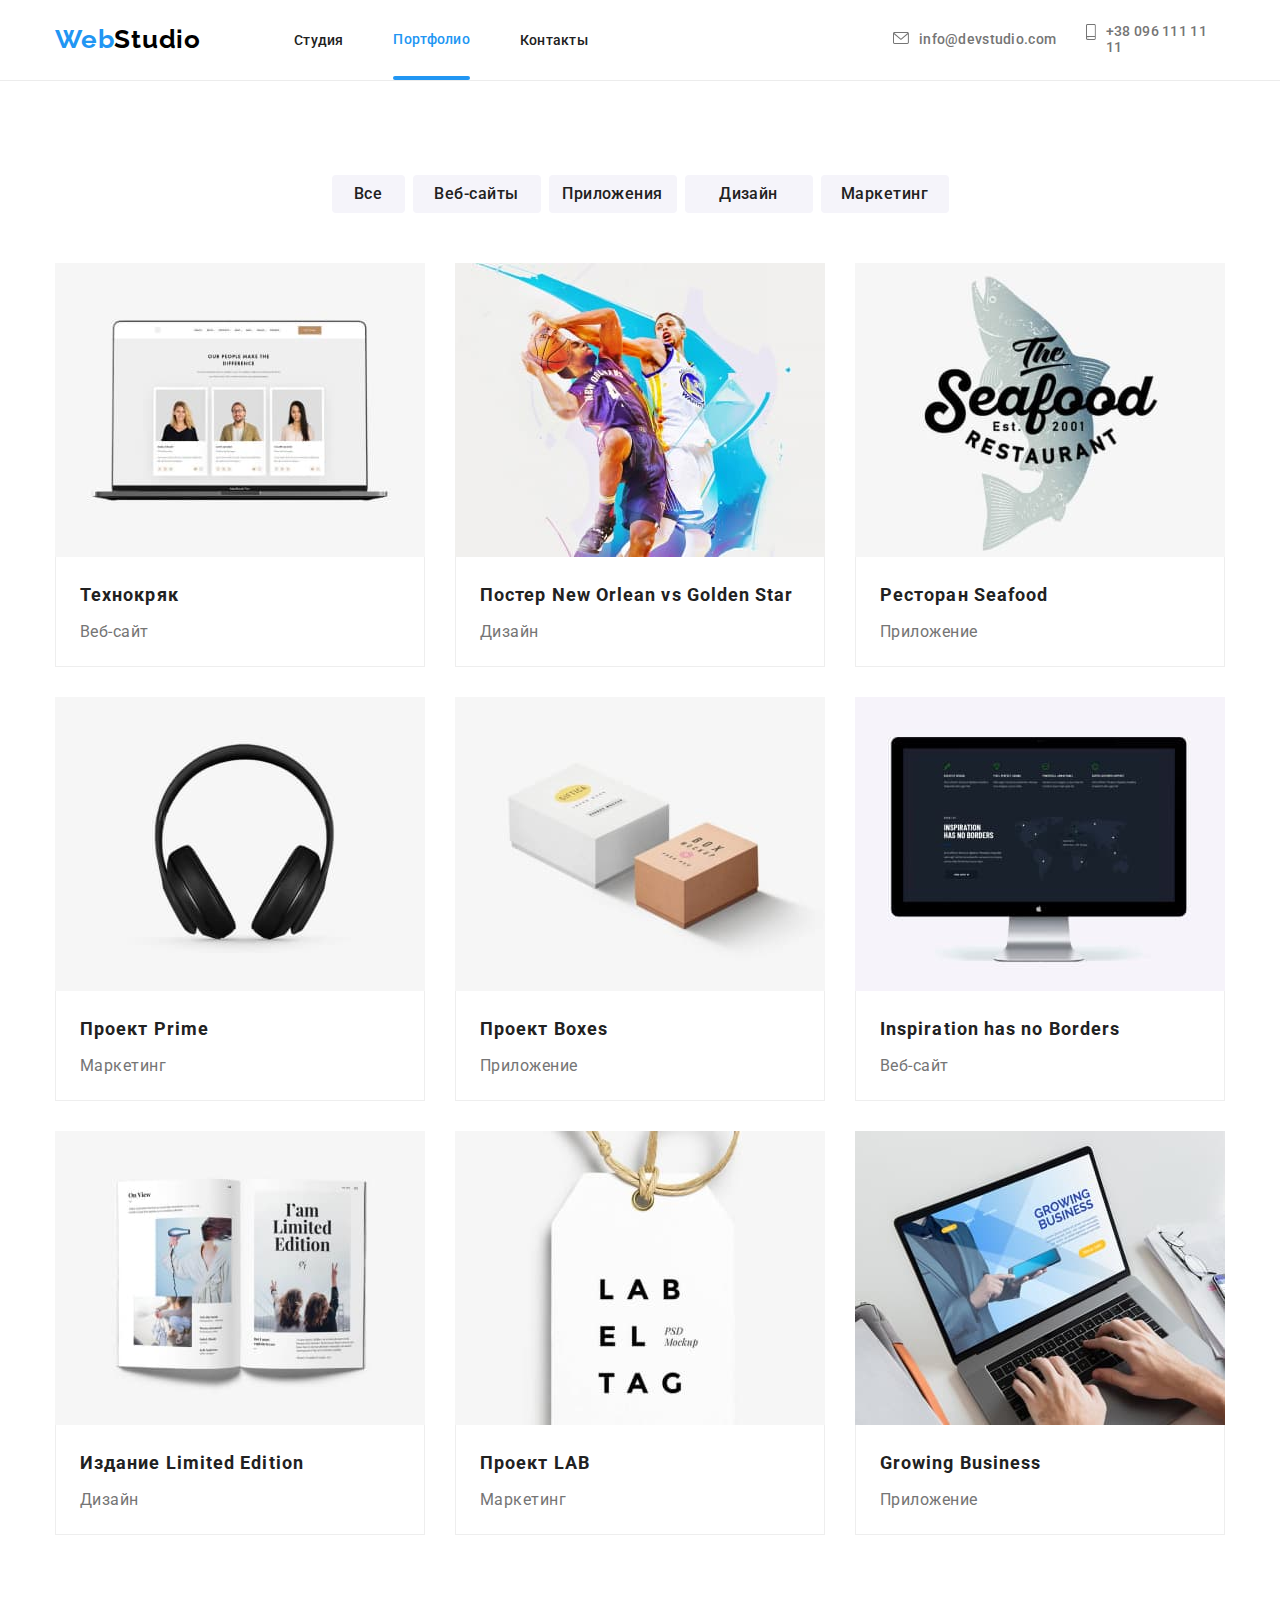
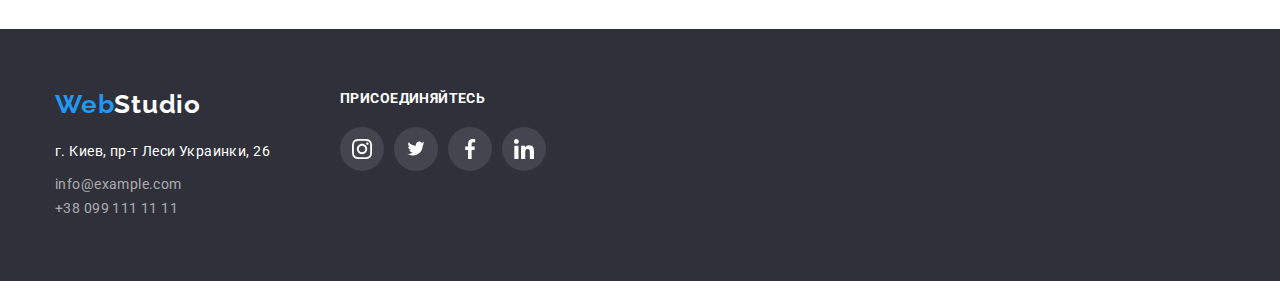
==== portfolio.html @ d033cc45 "1st" ====
<!DOCTYPE html>
<html lang="ru">

<head>
    <meta charset="UTF-8" />
    <meta name="viewport" content="width=device-width, initial-scale=1.0" />
    <title>Web Studio</title>
    <link rel="stylesheet" href="./css/modern-normalize.min.css" />
    <link href="https://fonts.googleapis.com/css2?family=Raleway:wght@700&family=Roboto:wght@400;500;700&display=swap" rel="stylesheet">
    <link rel="stylesheet" href="./css/styles.css" />
</head>

<body>
    <header>
        <div class="portfolio-header-underline">
            <div class="main-container">
                <div class="header-block">
                    <nav class="nav-container">
                        <div class="logo-top">
                            <a href="./index.html"><span class="bluetext">Web</span>Studio</a>
                        </div>
                        <ul class="menu">
                            <li><a class="nav-con-style nav-item" href="./index.html">Студия</a></li>
                            <li><a class="nav-con-style nav-item bluetext current-page" href="./portfolio.html">Портфолио</a></li>
                            <li><a class="nav-con-style nav-item" href="#contact">Контакты</a></li>
                        </ul>
                    </nav>
                    <ul class="contacts">
                        <li class="header-mail-phone">
                            <a class="nav-con-style contacts-item contacts-item-gap" href="mailto:info@devstudio.com">
                                <svg class="smartphone-envelope-icon" width="16" height="12">
                                    <use href="./img/sprite/symbol-defs.svg#icon-envelope"></use>
                                </svg> info@devstudio.com
                            </a>
                        </li>
                        <li class="header-mail-phone">
                            <a class="nav-con-style contacts-item contacts-item-gap" href="tel:+380991111111">
                                <svg class="smartphone-envelope-icon" width="10" height="16">
                                    <use href="./img/sprite/symbol-defs.svg#icon-smartphone"></use>
                                </svg> +38 096 111 11 11
                            </a>
                        </li>
                    </ul>
                </div>
            </div>
        </div>
    </header>
    <main>
        <div class="main-container">
            <div class="filter-position">
                <ul class="filter">
                    <li class="filter-item">
                        <button class="btn-style btn-style-all">Все</button>
                    </li>
                    <li class="filter-item">
                        <button class="btn-style">Веб-сайты</button>
                    </li>
                    <li class="filter-item">
                        <button class="btn-style">Приложения</button>
                    </li>
                    <li class="filter-item">
                        <button class="btn-style">Дизайн</button>
                    </li>
                    <li class="filter-item">
                        <button class="btn-style">Маркетинг</button>
                    </li>
                </ul>
            </div>

        </div>
        <div class="main-container">
            <section>
                <h2 hidden>Наши проекты</h2>
                <ul class="project-container">
                    <li class="project-card">
                        <a href="">
                            <div class="project-block">
                                <img class="project-image" title="Технокряк" src="./img/portfolio-images/технокряк.jpg" alt="Технокряк" width="370" height="294">
                                <div class="project-image-info">
                                    <p class="project-image-text">Технокряк это современная площадка распространения коронавируса. Компании используют эту платформу для цифрового шпионажа и атак на защищённые сервера конкурентов.
                                    </p>
                                </div>
                            </div>
                            <div class="under-image-text">
                                <h3 class="project-name">Технокряк</h3>
                                <p class="description">Веб-сайт</p>
                            </div>
                        </a>
                    </li>
                    <li class="project-card">
                        <a href="">
                            <div class="project-block">
                                <img class="project-image" title="Постер New Orlean vs Golden Star" src="./img/portfolio-images/постер-new-orlean-vs-golden-star.jpg" alt="Постер New Orlean vs Golden Star" width="370" height="294">
                                <div class="project-image-info">
                                    <p class="project-image-text">Если ты перейдешь по этой ссылке, мы научим тебя рубаться в баскетбол, как мужики на фотке.</p>
                                </div>
                            </div>
                            <div class="under-image-text">
                                <h3 class="project-name">Постер New Orlean vs Golden Star</h3>
                                <p class="description">Дизайн</p>
                            </div>
                        </a>
                    </li>
                    <li class="project-card">
                        <a href="">
                            <div class="project-block">
                                <img class="project-image" title="Ресторан Seafood" src="./img/portfolio-images/ресторан-seafood.jpg" alt="Ресторан Seafood" width="370" height="294">
                                <div class="project-image-info">
                                    <p class="project-image-text">Еда в этом ресторане изготовлена на 3D-принтере, программа для которого написана на языке C</p>
                                </div>
                            </div>
                            <div class="under-image-text">
                                <h3 class="project-name">Ресторан Seafood</h3>
                                <p class="description">Приложение</p>
                            </div>
                        </a>
                    </li>
                    <li class="project-card">
                        <a href="">
                            <div class="project-block">
                                <img class="project-image" title="Проект Prime" src="./img/portfolio-images/проект-prime.jpg" alt="Проект Prime" width="370" height="294">
                                <div class="project-image-info">
                                    <p class="project-image-text">Готовь свои уши к зиме! </p>
                                </div>
                            </div>
                            <div class="under-image-text">
                                <h3 class="project-name">Проект Prime</h3>
                                <p class="description">Маркетинг</p>
                            </div>
                        </a>
                    </li>
                    <li class="project-card">
                        <a href="">
                            <div class="project-block">
                                <img class="project-image" title="Проект Boxes" src="./img/portfolio-images/проект-boxes.jpg" alt="Проект Boxes" width="370" height="294">
                                <div class="project-image-info">
                                    <p class="project-image-text">Чешуцца руки набить каму-та морду? Мичтаеш вышибать масги ни хуже братьев Кличко? Хотим тебя агарчить: тебе ваще не суда. Этат проэкт не имеет ничего общева с этим интелллектуальным видом спорта!</p>
                                </div>
                            </div>
                            <div class="under-image-text">
                                <h3 class="project-name">Проект Boxes</h3>
                                <p class="description">Приложение</p>
                            </div>
                        </a>
                    </li>
                    <li class="project-card">
                        <a href="">
                            <div class="project-block">
                                <img class="project-image" title="Inspiration has no borders" src="./img/portfolio-images/inspiration-has-no-borders.jpg" alt="Inspiration has no borders" width="370" height="294">
                                <div class="project-image-info">

                                    <pre class="project-image-text">
From now on a class "inspiration" 
    in CSS has no borders! 
            
         .inspiration {
            border: none;
        }
    </pre>

                                </div>
                            </div>
                            <div class="under-image-text">
                                <h3 class="project-name" lang="en">Inspiration has no Borders</h3>
                                <p class="description">Веб-сайт</p>
                            </div>
                        </a>
                    </li>
                    <li class="project-card">
                        <a href="">
                            <div class="project-block">
                                <img class="project-image" title="Издание Limited Edition" src="./img/portfolio-images/издание-limited-edition.jpg" alt="Издание Limited Edition" width="370" height="294">
                                <div class="project-image-info">
                                    <p class="project-image-text">Если ты все еще смотришь эти всплывающие окна, значит ты хорошый ментор!</p>
                                </div>
                            </div>
                            <div class="under-image-text">
                                <h3 class="project-name">Издание Limited Edition</h3>
                                <p class="description">Дизайн</p>
                            </div>
                        </a>
                    </li>
                    <li class="project-card">
                        <a href="">
                            <div class="project-block">
                                <img class="project-image" title="Проект LAB" src="./img/portfolio-images/проект-lab.jpg" alt="Проект LAB" width="370" height="294">
                                <div class="project-image-info">
                                    <p class="project-image-text">Корпоративный сайт для фабрики по производству ЛАБутенов
                                    </p>
                                </div>
                            </div>
                            <div class="under-image-text">
                                <h3 class="project-name">Проект LAB</h3>
                                <p class="description">Маркетинг</p>
                            </div>
                        </a>
                    </li>
                    <li class="project-card">
                        <a href="">
                            <div class="project-block">
                                <img class="project-image" title="Growing Business" src="./img/portfolio-images/growing-business.jpg" alt="Growing Business" width="370" height="294">
                                <div class="project-image-info">
                                    <p class="project-image-text">Выращиваем сочный бизнес в короткие сроки!</p>
                                </div>
                            </div>
                            <div class="under-image-text">
                                <h3 class="project-name" lang="en">Growing Business</h3>
                                <p class="description">Приложение</p>
                            </div>
                        </a>
                    </li>
                </ul>
            </section>
        </div>
    </main>
    <footer class="footer">
        <div class="main-container">
            <div class="footer-wrapper">
                <div class="footer-logo-contacts">
                    <div class="logo-bottom">
                        <a href="./index.html" lang="en"><span class="bluetext">Web</span><span
                                class="whitetext">Studio</span></a>
                    </div>
                    <address class="address">
                        <p><a id="contact"></a></p>
                        <ul class="address-list">
                            <li class="address-item address-style">г. Киев, пр-т Леси Украинки, 26</li>
                            <li><a class="address-link address-style"
                                    href="mailto:info@example.com">info@example.com</a></li>
                            <li><a class="address-link address-style" href="tel:+380991111111">+38 099 111 11 11</a>
                            </li>
                        </ul>
                    </address>
                </div>
                <section class="join">
                    <p class="join-title">присоединяйтесь</p>
                    <ul class="footer-icons">
                        <li>
                            <a href="https://www.instagram.com" class="footer-icon-item">
                                <svg class="footer-icon-image" width="20" height="20" target="_blank" rel="noopener noreferer" aria-label="Instagram">
                                    <use href="./img/sprite/symbol-defs.svg#icon-instagram-2-1"></use>
                                </svg>
                            </a>
                        </li>
                        <li>
                            <a href="https://www.twitter.com" class="footer-icon-item">
                                <svg class="footer-icon-image" width="20" height="17" target="_blank" rel="noopener noreferer" aria-label="Twitter">
                                    <use href="./img/sprite/symbol-defs.svg#icon-twitter-1-1"></use>
                                </svg>
                            </a>
                        </li>
                        <li>
                            <a href="https://www.facebook.com/" class="footer-icon-item">
                                <svg class="footer-icon-image" width="20" height="20" target="_blank" rel="noopener noreferer" aria-label="Facebook">
                                    <use href="./img/sprite/symbol-defs.svg#icon-facebook-1-1"></use>
                                </svg>
                            </a>
                        </li>
                        <li>
                            <a href="https://www.linkedin.com" class="footer-icon-item">
                                <svg class="footer-icon-image" width="20" height="20" target="_blank" rel="noopener noreferer" aria-label="LinkedIn">
                                    <use href="./img/sprite/symbol-defs.svg#icon-linkedin-1-2"></use>
                                </svg>
                            </a>
                        </li>
                    </ul>
                </section>
            </div>
        </div>
    </footer>
</body>

</html>
---- css/styles.css ----
/*Палитра цветов*/

:root {
    --logo-black-color: #000;
    --primary-white-color: #ffffff;
    --background-team-color: #f5f4fa;
    --nav-and-title-color: #212121;
    --contacts-paragraph-employee-position-color: #757575;
    --blue-text-color: #2196f3;
    --background-dark-color: #2f303a;
    --background-button-color: #f5f4fa;
    --address-link-color: rgba(255, 255, 255, 0.6);
    --card-border-color: #eeeeee;
    --icon-grey-color: #afb1b8;
}

html {
    box-sizing: border-box;
}

*,
*::before,
*::after {
    box-sizing: inherit;
    margin-bottom: 0;
}

*:hover,
*:focus {
    color: var(--blue-text-color);
    transition: all 250ms cubic-bezier(0.4, 0, 0.2, 1);
}

body {
    background-color: var(--primary-white-color);
    font-family: "Roboto", sans-serif;
}

body a {
    color: var(--logo-black-color);
    text-decoration: none;
}


/* body a,
button:hover {
    transition: all 750ms cubic-bezier(0.4, 0, 0.2, 1);
} */

body a:focus,
body a:hover {
    color: var(--blue-text-color);
}

body li {
    list-style: none;
}

img {
    display: inline-block;
    max-width: 100%;
    height: auto;
}

h1,
h2,
h3,
p {
    margin-top: 0;
}

ul {
    margin: 0;
    padding: 0;
}

.main-container {
    width: 1200px;
    padding: 0 15px 0 15px;
    margin: 0 auto;
}


/*HEADER*/

.header-block {
    display: flex;
    align-items: center;
    height: 80px;
}

.nav-container {
    display: flex;
    align-items: center;
    margin-right: 305px;
}

.logo-top {
    color: var(--logo-black-color);
    font-family: "Raleway", sans-serif;
    font-weight: 700;
    font-size: 26px;
    line-height: 1.2;
    letter-spacing: 0.03em;
    margin-right: 93px;
}

.menu {
    display: flex;
    align-items: center;
    width: 294px;
    justify-content: space-between;
}

.nav-con-style {
    font-weight: 500;
    font-size: 14px;
    line-height: 1.14;
    letter-spacing: 0.02em;
}

.nav-item {
    color: var(--nav-and-title-color);
}

.current-page {
    position: relative;
    padding: 32px 0px;
    display: block;
}

.current-page::before {
    position: absolute;
    content: "";
    display: block;
    bottom: 0;
    left: 0;
    right: 0;
    width: 100%;
    height: 4px;
    background-color: var(--blue-text-color);
    border-radius: 2px;
}


/* .current-page:hover::before {
    opacity: 1;
} */

.contacts {
    display: flex;
    width: 100%;
    justify-content: space-between;
    align-items: center;
}

.contacts-item {
    color: var(--contacts-paragraph-employee-position-color);
}

.nav-item:hover {
    color: var(--blue-text-color);
}

.contacts-item:hover {
    color: var(--blue-text-color);
}

.header-mail-phone {
    display: flex;
    align-items: center;
    margin-right: 30px;
}

.smartphone-envelope-icon {
    fill: var(--contacts-paragraph-employee-position-color);
    margin-right: 10px;
}

.header-mail-phone:last-child {
    margin-right: 0;
}


/* .header-mail-phone:hover .smartphone-envelope-icon {
    fill: var(--blue-text-color);
}

.header-mail-phone:hover .contacts-item {
    color: var(--blue-text-color);
} */

.smartphone-envelope-icon {
    fill: currentColor;
}

.contacts-item-gap {
    display: flex;
}


/*HERO*/

.hero {
    background-color: rgba(47, 48, 58, 0.4);
    background-image: url("../img/hero-img.jpg");
    background-position: center center;
    background-repeat: no-repeat;
    background-size: cover;
}

.hero-block {
    display: block;
    text-align: center;
    width: 1170px;
    height: 600px;
    margin-bottom: 94px;
}

.main-title {
    font-family: Roboto, sans-serif;
    font-style: normal;
    font-weight: 900;
    font-size: 44px;
    line-height: 1.36;
    text-align: center;
    letter-spacing: 0.06em;
    text-transform: uppercase;
    color: var(--primary-white-color);
    padding-top: 200px;
    padding-bottom: 30px;
}

.secondary-title {
    font-weight: 700;
    font-size: 36px;
    line-height: 1.17;
    text-align: center;
    letter-spacing: 0.03em;
    color: var(--nav-and-title-color);
    margin-bottom: 50px;
    padding-top: 94px;
}

.main-title-button {
    display: flex;
    justify-content: center;
    align-items: center;
    text-align: center;
    width: 200px;
    height: 50px;
    background-color: var(--blue-text-color);
    box-shadow: 0px 4px 4px rgba(0, 0, 0, 0.15);
    border-radius: 4px;
    margin: 0 auto;
    color: var(--primary-white-color);
    padding: 10px 32px;
    border: none;
}

.main-title-button:hover,
.main-title-button:focus {
    color: var(--blue-text-color);
    background-color: var(--primary-white-color);
}


/*ADVANTAGES*/

.advantage-container {}

.advantage-list-container {
    display: flex;
    /* width: calc((100% - 90px) / 4); */
}

.advantage-item {
    display: block;
    margin-right: 30px;
}

.advantage-item:nth-child(4n) {
    margin-right: 0;
}

.icon-block {
    background-color: #f5f4fa;
    display: flex;
    justify-content: center;
    align-items: center;
    width: 100%;
    height: 120px;
    margin-bottom: 30px;
}

.advantage-title {
    font-weight: 700;
    font-size: 14px;
    line-height: 1.14;
    letter-spacing: 0.03em;
    text-transform: uppercase;
    color: var(--nav-and-title-color);
    margin-bottom: 10px;
}

.advantage-text {
    font-weight: 400;
    font-size: 14px;
    line-height: 1.7;
    letter-spacing: 0.03em;
    color: var(--contacts-paragraph-employee-position-color);
    width: 270px;
    height: 75px;
}


/*OCCUPATION*/

.occupation {}

.occupation-container {
    display: flex;
    margin-bottom: 94px;
}

.occupation-item {
    display: block;
    margin-right: 30px;
    margin-bottom: 0px;
}

.occupation-item img {
    display: block;
}

.occupation-card {
    position: relative;
}

.occupation-card-label {
    position: absolute;
    display: flex;
    justify-content: center;
    align-items: center;
    bottom: 0;
    left: 0;
    right: 0;
    width: 100%;
    height: 70px;
    background: rgba(47, 48, 58, 0.8);
    z-index: 1;
}

.occupation-description {
    font-weight: bold;
    font-size: 14px;
    line-height: 1.14;
    text-align: center;
    letter-spacing: 0.03em;
    text-transform: uppercase;
    color: var(--primary-white-color);
}

.occupation-item:nth-child(3n) {
    margin-right: 0px;
}


/*TEAM*/

.team {
    background-color: var(--background-team-color);
    padding-bottom: 94px;
}

.team-container {
    display: flex;
}

.team-item {
    display: block;
    max-width: 100%;
    height: auto;
    background-color: var(--primary-white-color);
    text-align: center;
    box-shadow: 0px 1px 3px rgba(0, 0, 0, 0.12), 0px 1px 1px rgba(0, 0, 0, 0.14), 0px 2px 1px rgba(0, 0, 0, 0.2);
    border-radius: 0px 0px 4px 4px;
    margin-right: 30px;
}

.team-item:nth-child(4n) {
    margin-right: 0px;
}

.employee-image {
    display: block;
    margin-bottom: 30px;
}

.position-employee-style {
    font-weight: 500;
    font-size: 16px;
    line-height: 1.19;
    letter-spacing: 0.03em;
}

.employee {
    color: var(--nav-and-title-color);
    margin-bottom: 10px;
}

.position {
    color: var(--contacts-paragraph-employee-position-color);
    padding-bottom: 30px;
}

.team-items-icons {
    display: flex;
    justify-content: space-around;
    align-items: center;
    margin: 0 32px 30px 32px;
}

.team-icon {
    display: flex;
    justify-content: center;
    align-items: center;
    width: 44px;
    height: 44px;
    border-radius: 50%;
}

.team-icon:hover,
.team-icon:focus {
    background-color: var(--blue-text-color);
}

.team-card-icon-image {
    fill: var(--icon-grey-color);
}

.team-icon:hover .team-card-icon-image,
.team-icon:focus .team-card-icon-image {
    fill: var(--primary-white-color);
}


/*CLIENTS*/

.clients-block {
    display: flex;
    justify-content: space-between;
    margin-bottom: 94px;
}

.client-block a {
    display: block;
}

.clients-item {
    display: flex;
    justify-content: center;
    align-items: center;
    width: 170px;
    height: 90px;
    border: var(--icon-grey-color) 1px solid;
    box-sizing: border-box;
    border-radius: 4px;
    margin-right: 30px;
}

.clients-item:last-child {
    margin-right: 0;
}

.clients-item:hover {
    border-color: var(--blue-text-color);
}

.clients-item:focus {
    border-color: var(--blue-text-color);
}


/* .client-image {
    fill: currentColor;
} */

.client-image {
    fill: var(--icon-grey-color);
    margin: 0;
}

.clients-item:hover .client-image {
    fill: var(--blue-text-color);
}

.clients-item:focus .client-image {
    fill: var(--blue-text-color);
}


/*FOOTER*/

.footer {
    background-color: var(--background-dark-color);
    padding: 60px 0px 60px 0px;
    display: flex;
}

.footer-wrapper {
    display: flex;
}

.footer-logo-contacts {
    margin-right: 70px;
}

.logo-bottom {
    color: var(--primary-white-color);
    font-family: "Raleway", sans-serif;
    font-weight: 700;
    font-size: 26px;
    line-height: 1.2;
    letter-spacing: 0.03em;
    margin-bottom: 20px;
}

.whitetext {
    color: var(--primary-white-color);
}

.whitetext:focus {
    color: var(--blue-text-color);
}

.whitetext:hover {
    color: var(--blue-text-color);
}

.address {}

.address-list {}

.address-style {
    font-style: normal;
    font-weight: normal;
    font-size: 14px;
    line-height: 1.7;
    letter-spacing: 0.03em;
}

.address-item {
    color: var(--primary-white-color);
    display: inline-block;
    margin-bottom: 9px;
}

.address-link {
    color: var(--address-link-color);
    margin-bottom: 9px;
}

.address-link:last-child {
    margin-bottom: 0px;
}

.bluetext {
    color: var(--blue-text-color);
}

.join {
    display: inline-block;
}

.join-title {
    display: inline-block;
    font-weight: bold;
    font-size: 14px;
    line-height: 1.14;
    letter-spacing: 0.03em;
    text-transform: uppercase;
    color: #ffffff;
    margin-bottom: 20px;
}

.footer-icons {
    display: flex;
    margin-right: 93px;
}

.footer-icon-item {
    display: flex;
    justify-content: center;
    align-items: center;
    width: 44px;
    height: 44px;
    border-radius: 50%;
    background-color: #44454e;
    margin-right: 10px;
}

.footer-icon-item:hover,
.footer-icon-item:focus {
    background-color: var(--blue-text-color);
}


/* .whitetext:hover {
    color: var(--blue-text-color);
} */

.footer-icon-image {}


/* .footer-icon-item:last-child {
    margin-right: 0;
} */

.subscription {}

.subscription-form {
    display: flex;
    align-items: center;
}

.subscription-field {
    width: 358px;
    height: 50px;
    font-weight: normal;
    font-size: 16px;
    line-height: 20px;
    display: flex;
    align-items: center;
    letter-spacing: 0.03em;
    color: rgba(255, 255, 255, 0.6);
    background-color: var(--background-dark-color);
    border: 1px solid rgba(255, 255, 255, 0.3);
    filter: drop-shadow(0px 4px 4px rgba(0, 0, 0, 0.15));
    border-radius: 4px;
    padding-left: 16px;
    margin-right: 12px;
}

.subscription-btn-block {
    position: relative;
    display: inline-block;
}

.subscription-btn {
    background-color: var(--blue-text-color);
    width: 200px;
    height: 50px;
    font-weight: bold;
    font-size: 16px;
    line-height: 1.875;
    display: flex;
    align-items: center;
    text-align: center;
    letter-spacing: 0.06em;
    color: #ffffff;
    box-shadow: 0px 4px 4px rgba(0, 0, 0, 0.15);
    border-radius: 4px;
    border: none;
    padding: 10px 0px 10px 29px;
}

.subscription-img {
    position: absolute;
    bottom: 12px;
    right: 48px;
    top: 12px;
    left: 148px;
}


/*Portfolio styles*/

.portfolio-header-underline {
    border-bottom: 1px solid #ececec;
}

.filter {
    display: flex;
    justify-content: center;
    max-width: 611px;
    margin-bottom: 50px;
}

.filter-position {
    display: flex;
    justify-content: center;
    padding-top: 94px;
}

.filter-item {
    margin-right: 8px;
}

.filter-item:last-child {
    margin-right: 0px;
}

.btn-style {
    font-weight: 500;
    font-size: 16px;
    line-height: 1.63;
    letter-spacing: 0.03em;
    color: var(--nav-and-title-color);
    background-color: var(--background-button-color);
    border: transparent;
    border-radius: 4px;
    width: 128px;
    height: 38px;
    cursor: pointer;
}

.btn-style-all {
    width: 73px;
}

.btn-style:hover,
.btn-style:focus {
    background-color: var(--blue-text-color);
    color: var(--primary-white-color);
    box-shadow: 0px 3px 1px rgba(0, 0, 0, 0.1), 0px 1px 2px rgba(0, 0, 0, 0.08), 0px 2px 2px rgba(0, 0, 0, 0.12);
}

.project-container {
    display: flex;
    flex-wrap: wrap;
    margin-bottom: 94px;
}

.project-card {
    display: block;
    max-width: 100%;
    height: auto;
    margin-bottom: 30px;
    margin-right: 30px;
}

.project-card:nth-child(3n) {
    margin-right: 0px;
}

.project-card:nth-last-child(-n+3) {
    margin-bottom: 0px;
}

.project-card:hover {
    box-shadow: 0px 1px 1px rgba(0, 0, 0, 0.12), 0px 4px 4px rgba(0, 0, 0, 0.06), 1px 4px 6px rgba(0, 0, 0, 0.16);
}

.project-image {
    display: block;
}

.project-block {
    position: relative;
    display: block;
    overflow: hidden;
}

.project-image-info {
    position: absolute;
    display: flex;
    justify-content: center;
    align-items: center;
    background: rgba(33, 150, 243, 0.9);
    width: 100%;
    height: 100%;
    top: 100%;
    transition: transform 250ms cubic-bezier(0.4, 0, 0.2, 1);
}

.project-image-text {
    font-weight: normal;
    font-size: 18px;
    line-height: 1.56;
    letter-spacing: 0.03em;
    color: #ffffff;
    padding: 63px 24px;
}

.project-block:hover .project-image-info {
    transform: translateY(-100%);
}

.project-card a:focus .project-image-info {
    transform: translateY(-100%);
}

.under-image-text {
    display: block;
    width: 370px;
    height: 110px;
    padding: 20px 24px;
    border-left: 1px solid var(--card-border-color);
    border-right: 1px solid var(--card-border-color);
    border-bottom: 1px solid var(--card-border-color);
}

.project-name {
    display: block;
    font-weight: 700;
    font-size: 18px;
    line-height: 2;
    letter-spacing: 0.06em;
    color: var(--nav-and-title-color);
    margin-bottom: 4px;
}

.description {
    display: block;
    font-weight: normal;
    font-size: 16px;
    line-height: 1.9;
    letter-spacing: 0.03em;
    color: var(--contacts-paragraph-employee-position-color);
}


/*MODAL WINDOWS*/

.backdrop {
    position: fixed;
    top: 0;
    left: 0;
    width: 100%;
    height: 100%;
    background-color: rgba(0, 0, 0, 0.2);
}

.backdrop.is-hidden {
    opacity: 0;
    pointer-events: none;
}

.modal {
    position: absolute;
    width: 528px;
    height: 581px;
    background-color: #ffffff;
    top: 50%;
    left: 50%;
    transform: translate(-50%, -50%);
}

.close-btn {
    position: absolute;
    width: 30px;
    height: 30px;
    right: 8px;
    top: 8px;
    background: #ffffff;
    border: 1px solid rgba(0, 0, 0, 0.1);
    border-radius: 50%;
}

.close-cross {
    position: absolute;
    top: 50%;
    left: 50%;
    transform: translate(-50%, -50%);
}

.close-btn:hover .close-cross {
    fill: var(--blue-text-color);
}

.modal-form {
    display: flex;
    align-items: center;
    flex-direction: column;
    margin: 0, auto;
}

.modal-title {
    display: block;
    font-weight: bold;
    font-size: 20px;
    line-height: 23px;
    text-align: center;
    letter-spacing: 0.03em;
    color: #212121;
    padding: 40px 40px 12px;
}

.modal-row {
    display: flex;
    flex-direction: column;
    margin-bottom: 10px;
}

.modal-input-label {
    font-weight: normal;
    font-size: 12px;
    line-height: 14px;
    letter-spacing: 0.01em;
    color: #757575;
    margin-bottom: 4px;
}

.input-block {
    position: relative;
}

.modal-input-field {
    display: block;
    width: 448px;
    height: 40px;
    border: 1px solid rgba(33, 33, 33, 0.2);
    border-radius: 4px;
}

.modal-icon-item {
    position: absolute;
    top: 11px;
    left: 12px;
    bottom: 11px;
}

.input-block:hover .modal-icon-item {
    fill: var(--blue-text-color);
}

.input-block:hover .modal-input-field {
    border-color: var(--blue-text-color);
}

.modal-input-field-comment {
    resize: none;
    display: block;
    width: 448px;
    height: 120px;
    border: 1px solid rgba(33, 33, 33, 0.2);
    border-radius: 4px;
    font-weight: normal;
    font-size: 12px;
    line-height: 14px;
    letter-spacing: 0.01em;
    color: rgba(117, 117, 117, 0.5);
    padding: 12px 16px;
}

.input-block:hover .modal-input-field-comment {
    border-color: var(--blue-text-color);
}

.terms-accept {
    display: inline-block;
    font-weight: normal;
    font-size: 14px;
    line-height: 24px;
    letter-spacing: 0.03em;
    color: #757575;
    padding-left: 30px;
    margin-bottom: 30px;
}

.contact-terms {
    text-decoration-line: underline;
    color: #2196f3;
}

.check-input {
    position: absolute;
    width: 1px;
    height: 1px;
    overflow: hidden;
    clip: rect(0 0 0 0);
}

.check-box {
    position: absolute;
    display: inline-block;
    width: 20px;
    height: 20px;
    overflow: hidden;
    background-image: url("../img/form-icons/checksquare.svg");
    background-repeat: no-repeat;
    transform: translate(-20px, 4px);
}

.check-input:checked+.check-box {
    background-image: url("../img/form-icons/icon-check.svg");
}
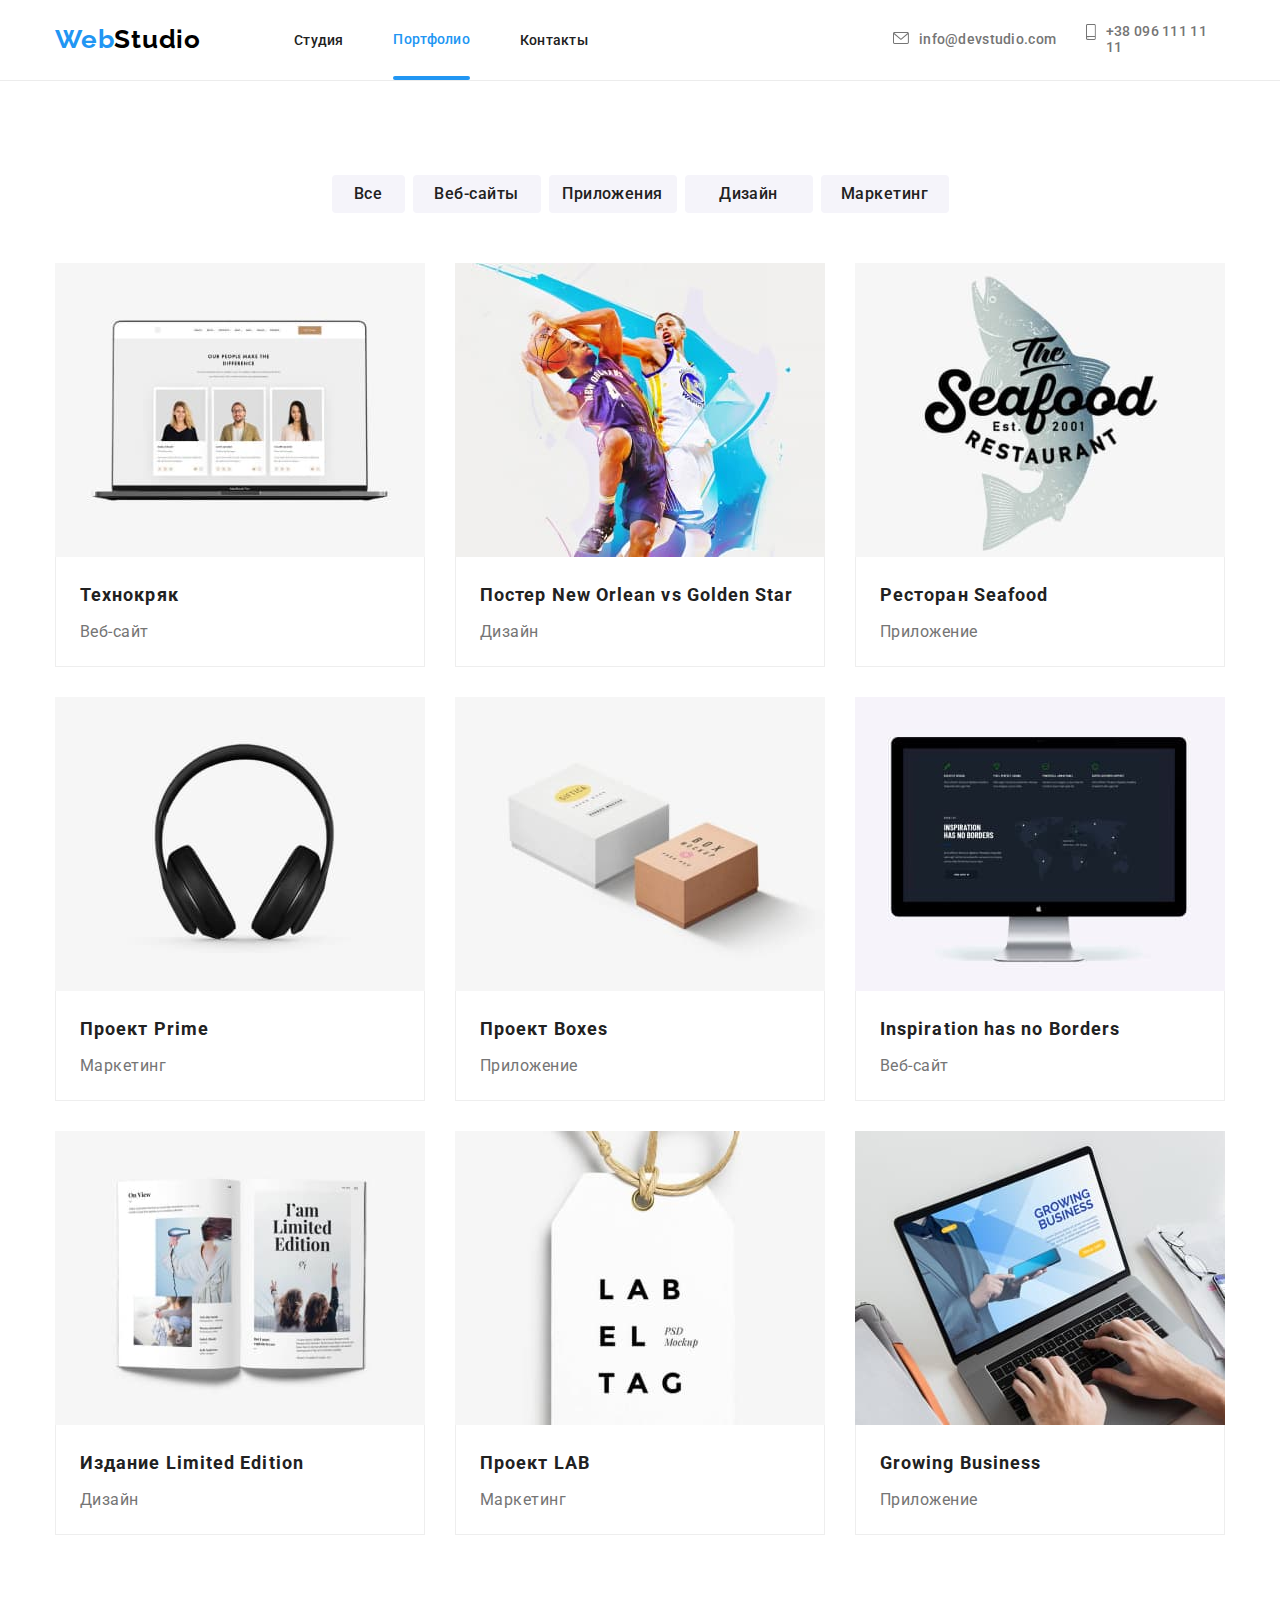
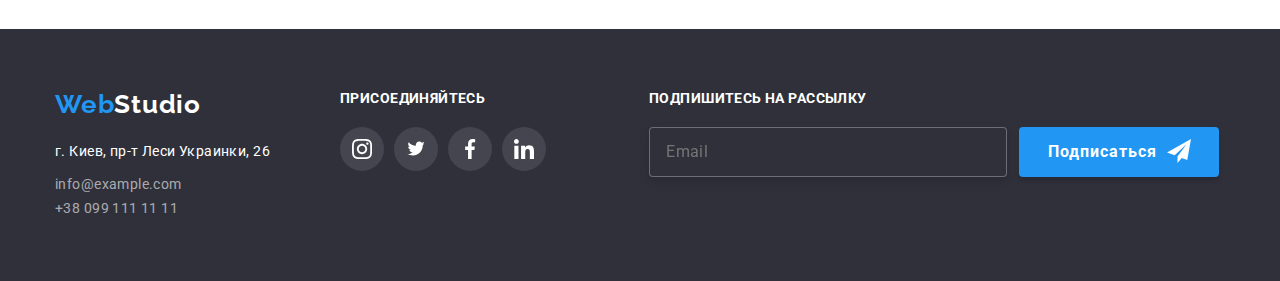
==== commit c49bad0c: "3d attempt" ====
--- a/portfolio.html
+++ b/portfolio.html
@@ -265,6 +265,20 @@
                         </li>
                     </ul>
                 </section>
+                <section class="subscription">
+                    <p class="join-title">Подпишитесь на рассылку</p>
+                    <form class="subscription-form" action="#">
+                        <input class="subscription-field" type="email" name="subscription-field" placeholder="Email">
+                        <div class="subscription-btn-block">
+                            <button class="subscription-btn">Подписаться</button>
+                            <!-- <svg class="subscription-img">
+                                                <use href="./img/sprite/symbol-defs-form.svg#icon-icon-send" width="24" height="24">
+                                                </use>
+                                            </svg> -->
+                            <img class="subscription-img" src="./img/form-icons/icon-send.svg" alt="">
+                        </div>
+                    </form>
+                </section>
             </div>
         </div>
     </footer>
--- a/css/styles.css
+++ b/css/styles.css
@@ -25,11 +25,12 @@
     margin-bottom: 0;
 }
 
-*:hover,
+
+/* *:hover,
 *:focus {
     color: var(--blue-text-color);
     transition: all 250ms cubic-bezier(0.4, 0, 0.2, 1);
-}
+} */
 
 body {
     background-color: var(--primary-white-color);
@@ -41,11 +42,11 @@
     text-decoration: none;
 }
 
-
-/* body a,
+body a,
 button:hover {
-    transition: all 750ms cubic-bezier(0.4, 0, 0.2, 1);
-} */
+    transition: 250ms cubic-bezier(0.4, 0, 0.2, 1);
+    cursor: pointer;
+}
 
 body a:focus,
 body a:hover {
@@ -869,6 +870,10 @@
     fill: var(--blue-text-color);
 }
 
+.close-btn:hover {
+    cursor: pointer;
+}
+
 .modal-form {
     display: flex;
     align-items: center;
@@ -912,6 +917,8 @@
     height: 40px;
     border: 1px solid rgba(33, 33, 33, 0.2);
     border-radius: 4px;
+    padding-left: 35px;
+    color: #000;
 }
 
 .modal-icon-item {
@@ -919,6 +926,8 @@
     top: 11px;
     left: 12px;
     bottom: 11px;
+    width: 18px;
+    height: 18px;
 }
 
 .input-block:hover .modal-icon-item {
@@ -926,6 +935,19 @@
 }
 
 .input-block:hover .modal-input-field {
+    border-color: var(--blue-text-color);
+    cursor: pointer;
+}
+
+.modal-input-field:focus+.modal-icon-item {
+    fill: var(--blue-text-color);
+}
+
+.modal-form:focus-within+.modal-input-field {
+    border-color: var(--blue-text-color);
+}
+
+.modal-input-field:focus {
     border-color: var(--blue-text-color);
 }
 
@@ -946,6 +968,11 @@
 
 .input-block:hover .modal-input-field-comment {
     border-color: var(--blue-text-color);
+    cursor: pointer;
+}
+
+.input-block:focus .modal-input-field-comment {
+    border-color: var(--blue-text-color);
 }
 
 .terms-accept {
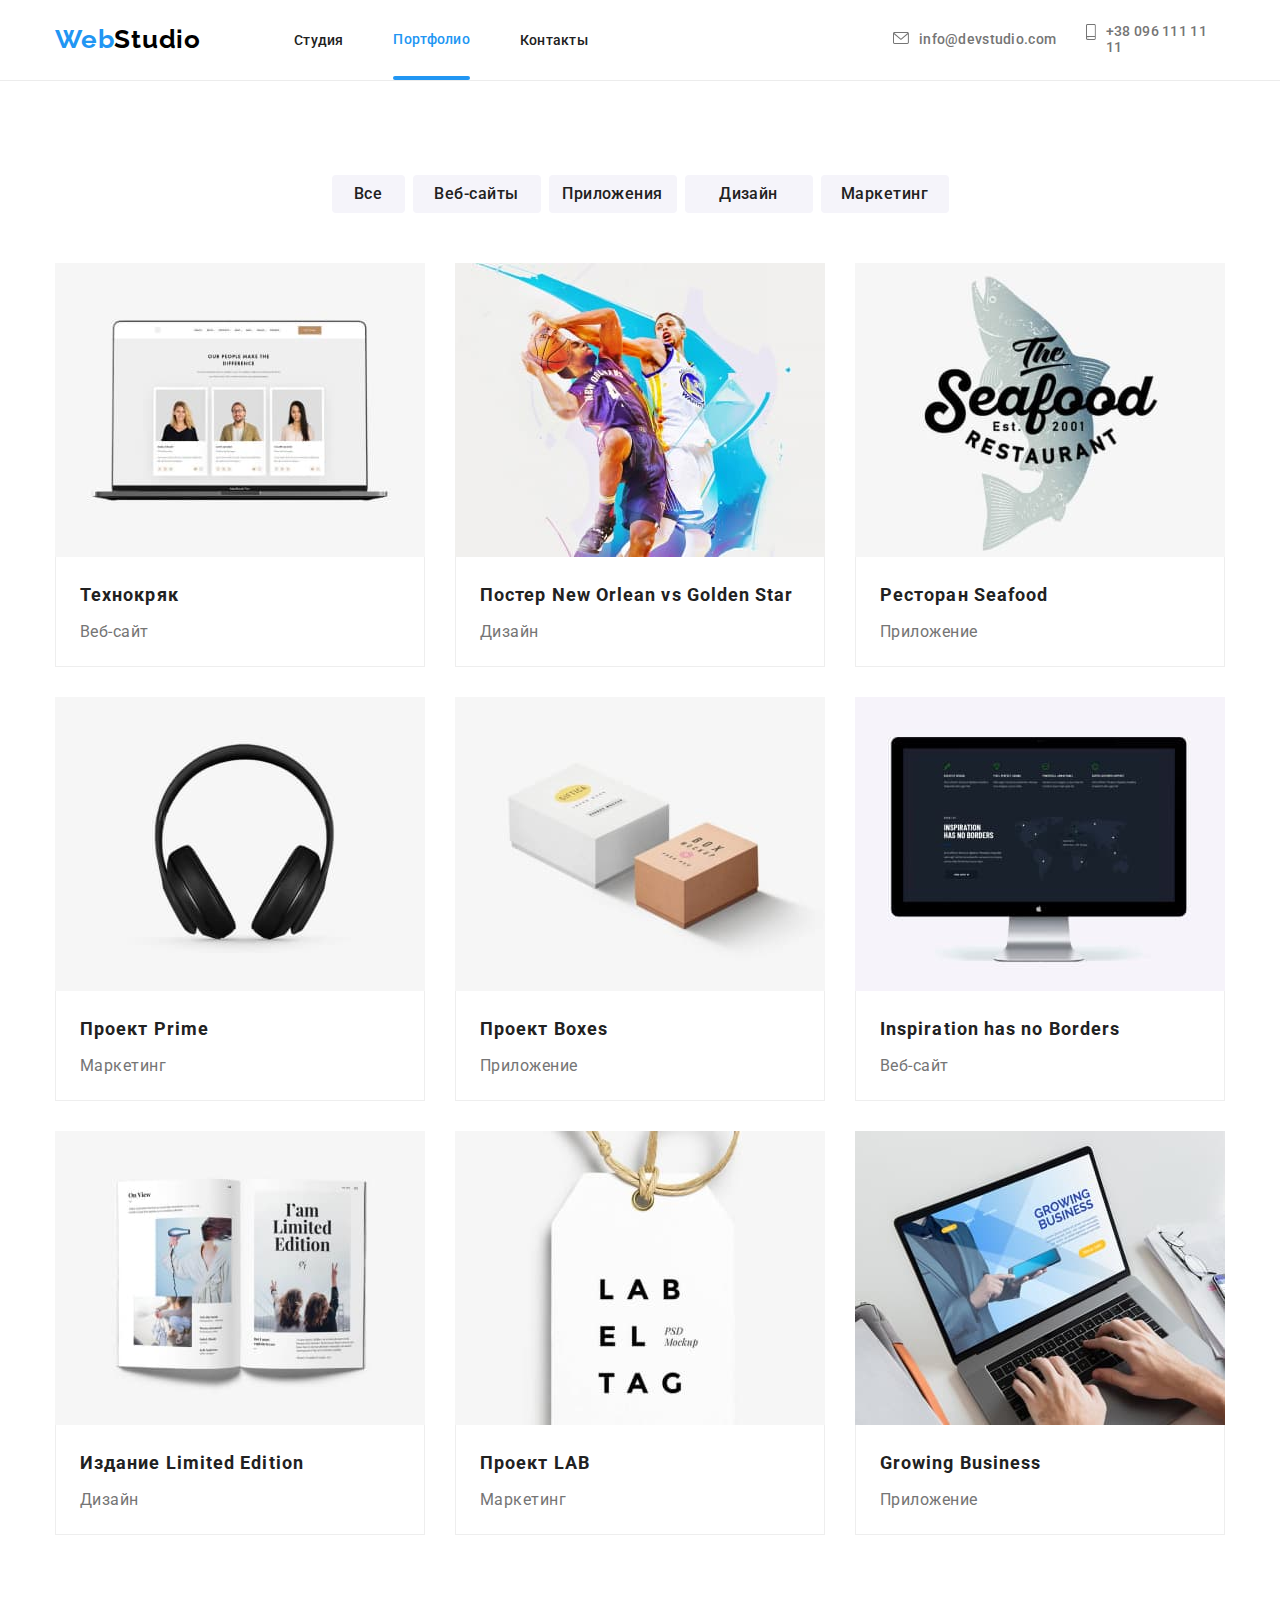
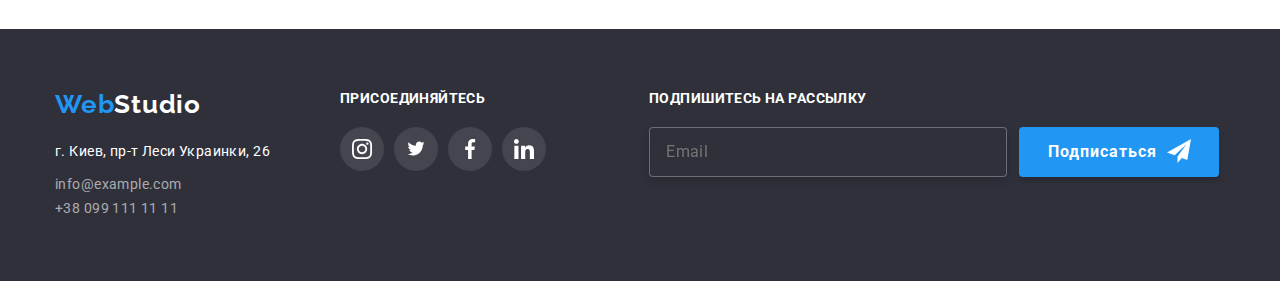
==== commit 74bccf7b: "next run" ====
--- a/portfolio.html
+++ b/portfolio.html
@@ -270,12 +270,13 @@
                     <form class="subscription-form" action="#">
                         <input class="subscription-field" type="email" name="subscription-field" placeholder="Email">
                         <div class="subscription-btn-block">
-                            <button class="subscription-btn">Подписаться</button>
-                            <!-- <svg class="subscription-img">
-                                                <use href="./img/sprite/symbol-defs-form.svg#icon-icon-send" width="24" height="24">
-                                                </use>
-                                            </svg> -->
-                            <img class="subscription-img" src="./img/form-icons/icon-send.svg" alt="">
+                            <button class="subscription-btn">Подписаться
+                                <svg class="subscription-img">
+                                    <use href="./img/sprite/symbol-defs-form.svg#icon-icon-send" width="24" height="24">
+                                    </use>
+                                </svg>
+                            </button>
+                            <!-- <img class="subscription-img" src="./img/form-icons/icon-send.svg" alt=""> -->
                         </div>
                     </form>
                 </section>
